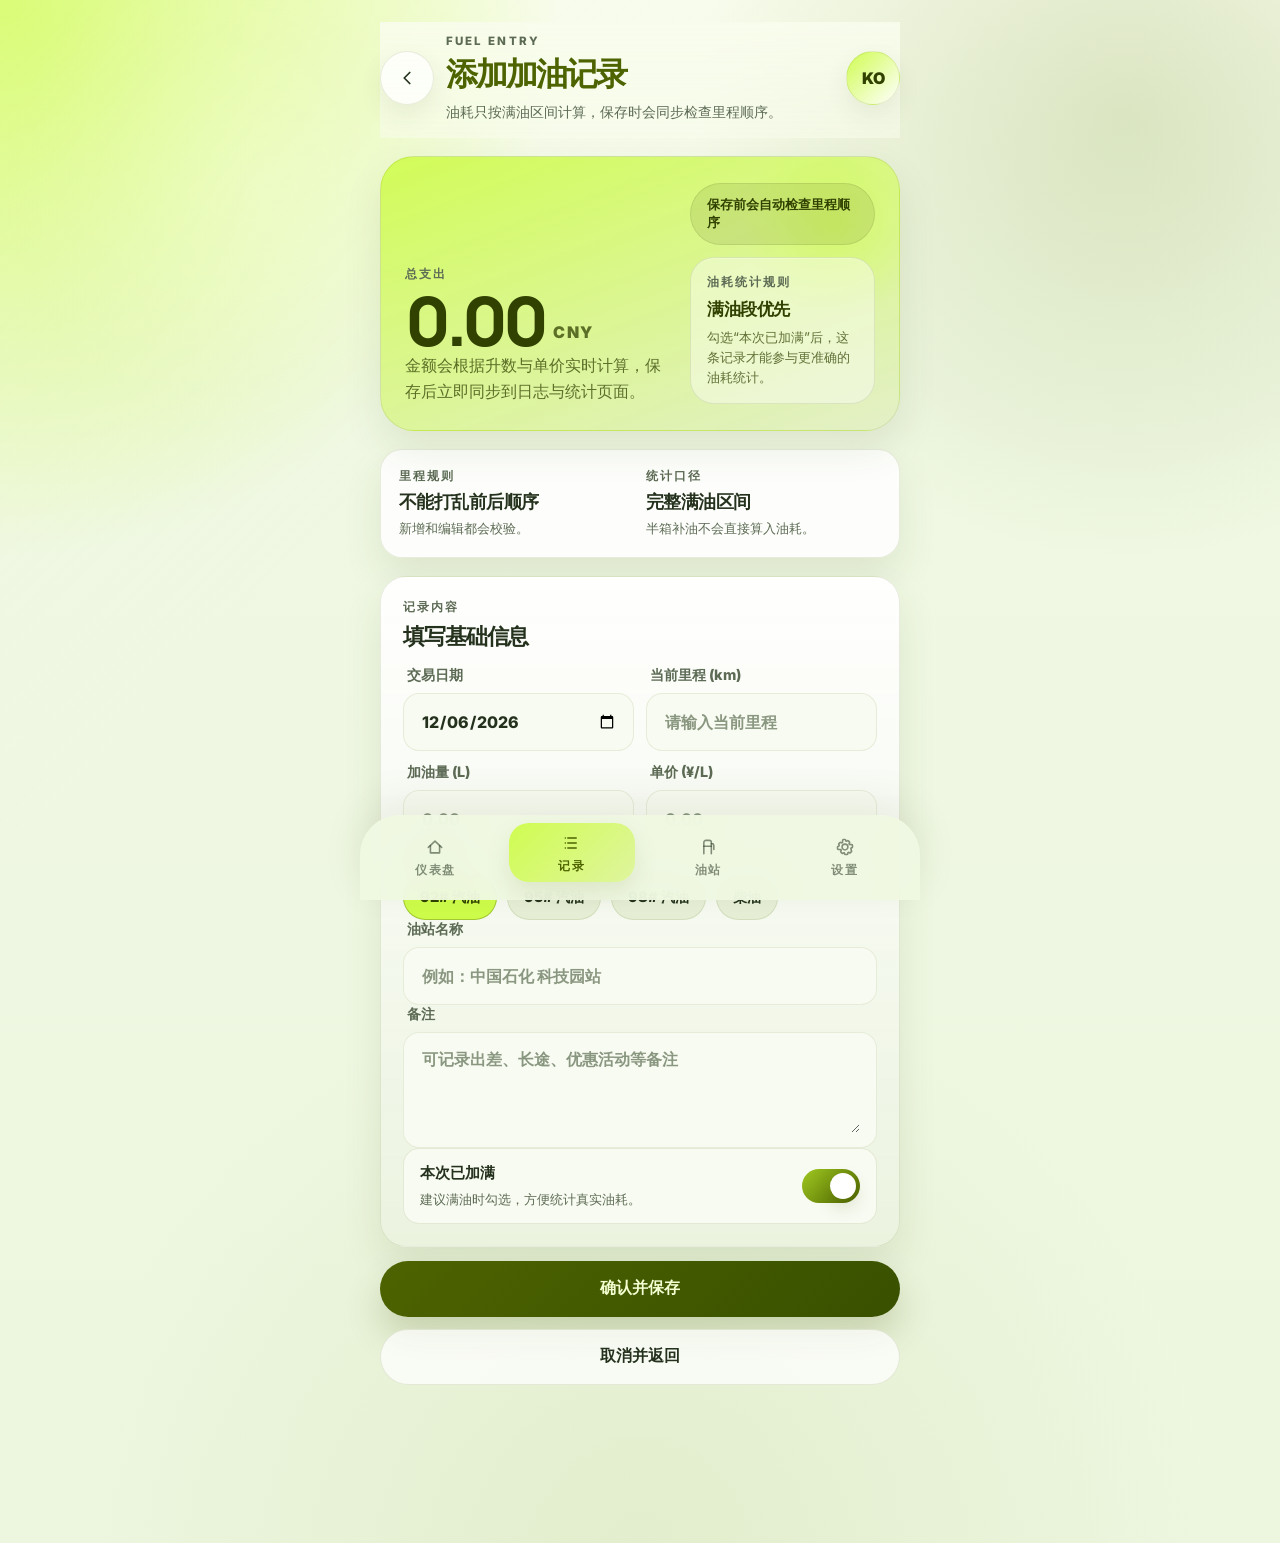
==== add.html @ d49f11e2 "Build multi-page Kinetic Oasis PWA" ====
<!DOCTYPE html>
<html lang="zh-CN">
<head>
  <meta charset="utf-8">
  <meta name="viewport" content="width=device-width, initial-scale=1.0, viewport-fit=cover">
  <meta name="description" content="Kinetic Oasis 添加或编辑加油记录，自动计算总支出并同步到本地。">
  <meta name="theme-color" content="#4d6300">
  <meta name="apple-mobile-web-app-capable" content="yes">
  <meta name="apple-mobile-web-app-status-bar-style" content="default">
  <meta name="apple-mobile-web-app-title" content="Kinetic Oasis">
  <title>Kinetic Oasis - 添加记录</title>
  <link rel="manifest" href="./manifest.webmanifest">
  <link rel="icon" href="./icons/icon-192.png" sizes="192x192" type="image/png">
  <link rel="apple-touch-icon" href="./icons/apple-touch-icon.png">
  <link rel="stylesheet" href="./styles.css">
</head>
<body data-page="add" data-nav-group="logs">
  <div class="app-shell">
    <header class="topbar">
      <a class="icon-button" href="./logs.html" aria-label="返回记录列表">
        <svg class="icon" viewBox="0 0 24 24" aria-hidden="true">
          <path d="M15 18 9 12l6-6"></path>
        </svg>
      </a>
      <div class="topbar-copy">
        <p class="eyebrow">Fuel Entry</p>
        <h1 class="page-title" id="addPageHeading">添加加油记录</h1>
        <p class="page-subtitle" id="addPageHint">录入每次加油的核心数据，其他页面会自动同步。</p>
      </div>
      <a class="avatar-chip" href="./settings.html" aria-label="打开设置">KO</a>
    </header>

    <main class="main-stack">
      <section class="hero-card hero-primary">
        <div class="hero-layout hero-layout-split">
          <div>
            <p class="hero-kicker">总支出</p>
            <div class="hero-row">
              <h2 class="hero-heading" id="addTotalAmount">0.00</h2>
              <span class="hero-unit">CNY</span>
            </div>
            <p class="hero-copy">金额会根据升数与单价实时计算，保存后立即同步到日志与统计页面。</p>
          </div>
          <div class="hero-side-stack">
            <span class="hero-chip hero-chip-strong">保存前会自动检查里程顺序</span>
            <div class="hero-mini-panel">
              <p class="mini-label">油耗统计规则</p>
              <strong>满油段优先</strong>
              <span>勾选“本次已加满”后，这条记录才能参与更准确的油耗统计。</span>
            </div>
          </div>
        </div>
      </section>

      <section class="summary-strip">
        <div class="summary-grid summary-grid-two">
          <div class="summary-item">
            <span class="mini-label">里程规则</span>
            <strong class="summary-value">不能打乱前后顺序</strong>
            <span class="metric-note">新增和编辑都会校验。</span>
          </div>
          <div class="summary-item">
            <span class="mini-label">统计口径</span>
            <strong class="summary-value">完整满油区间</strong>
            <span class="metric-note">半箱补油不会直接算入油耗。</span>
          </div>
        </div>
      </section>

      <form class="form-stack" id="fuelForm">
        <section class="panel soft">
          <div class="section-head">
            <div>
              <p class="section-title">记录内容</p>
              <h2>填写基础信息</h2>
            </div>
          </div>

          <div class="field-grid entry-grid">
            <label class="field">
              <span class="field-label">交易日期</span>
              <div class="field-control">
                <input class="field-input" id="recordDate" type="date" required>
              </div>
            </label>
            <label class="field">
              <span class="field-label">当前里程 (km)</span>
              <div class="field-control">
                <input class="field-input" id="recordOdometer" type="number" min="0" step="1" placeholder="请输入当前里程" required>
              </div>
            </label>
            <label class="field">
              <span class="field-label">加油量 (L)</span>
              <div class="field-control">
                <input class="field-input" id="recordLiters" type="number" min="0" step="0.01" placeholder="0.00" required>
              </div>
            </label>
            <label class="field">
              <span class="field-label">单价 (¥/L)</span>
              <div class="field-control">
                <input class="field-input" id="recordUnitPrice" type="number" min="0" step="0.01" placeholder="0.00" required>
              </div>
            </label>
          </div>

          <div class="field">
            <span class="field-label">燃油类型</span>
            <div class="chip-group" id="fuelTypeGroup">
              <button class="chip-button" type="button" data-fuel-type="92# 汽油">92# 汽油</button>
              <button class="chip-button" type="button" data-fuel-type="95# 汽油">95# 汽油</button>
              <button class="chip-button" type="button" data-fuel-type="98# 汽油">98# 汽油</button>
              <button class="chip-button" type="button" data-fuel-type="柴油">柴油</button>
            </div>
          </div>

          <label class="field">
            <span class="field-label">油站名称</span>
            <div class="field-control">
              <input class="field-input" id="recordStation" type="text" maxlength="48" placeholder="例如：中国石化 科技园站">
            </div>
          </label>

          <label class="field">
            <span class="field-label">备注</span>
            <div class="field-control input-block">
              <textarea class="field-textarea" id="recordNote" placeholder="可记录出差、长途、优惠活动等备注"></textarea>
            </div>
          </label>

          <div class="toggle-row">
            <div class="toggle-copy">
              <strong>本次已加满</strong>
              <span>建议满油时勾选，方便统计真实油耗。</span>
            </div>
            <label class="toggle-switch">
              <input id="recordFullTank" type="checkbox">
              <span class="toggle-slider"></span>
            </label>
          </div>
        </section>

        <p class="form-message" id="addFormMessage" hidden></p>

        <div class="button-row">
          <button class="button" type="submit">确认并保存</button>
          <a class="button-secondary" href="./logs.html">取消并返回</a>
          <div id="deleteRecordWrap" hidden>
            <button class="button button-danger" id="deleteRecordButton" type="button">删除当前记录</button>
          </div>
        </div>
      </form>
      <div class="spacer-bottom"></div>
    </main>
  </div>

  <div class="bottom-nav-wrap">
    <nav class="bottom-nav" aria-label="主导航">
      <a class="nav-item" href="./index.html" data-nav="dashboard">
        <svg class="icon nav-icon" viewBox="0 0 24 24" aria-hidden="true">
          <path d="M4 12.5 12 5l8 7.5"></path>
          <path d="M6.5 10.5V19h11v-8.5"></path>
        </svg>
        <span class="nav-label">仪表盘</span>
      </a>
      <a class="nav-item" href="./logs.html" data-nav="logs">
        <svg class="icon nav-icon" viewBox="0 0 24 24" aria-hidden="true">
          <path d="M7 6h10"></path>
          <path d="M7 12h10"></path>
          <path d="M7 18h10"></path>
          <path d="M4 6h.01"></path>
          <path d="M4 12h.01"></path>
          <path d="M4 18h.01"></path>
        </svg>
        <span class="nav-label">记录</span>
      </a>
      <a class="nav-item" href="./stations.html" data-nav="stations">
        <svg class="icon nav-icon" viewBox="0 0 24 24" aria-hidden="true">
          <path d="M7 20V6.5A2.5 2.5 0 0 1 9.5 4h4A2.5 2.5 0 0 1 16 6.5V20"></path>
          <path d="M7 11h9"></path>
          <path d="M16 8h2l1 2v5"></path>
        </svg>
        <span class="nav-label">油站</span>
      </a>
      <a class="nav-item" href="./settings.html" data-nav="settings">
        <svg class="icon nav-icon" viewBox="0 0 24 24" aria-hidden="true">
          <path d="M12 8.5A3.5 3.5 0 1 0 12 15.5 3.5 3.5 0 1 0 12 8.5z"></path>
          <path d="M19.4 15a1 1 0 0 0 .2 1.1l.1.1a1 1 0 0 1 0 1.4l-1.2 1.2a1 1 0 0 1-1.4 0l-.1-.1a1 1 0 0 0-1.1-.2 1 1 0 0 0-.6.9V20a1 1 0 0 1-1 1h-1.8a1 1 0 0 1-1-1v-.1a1 1 0 0 0-.6-.9 1 1 0 0 0-1.1.2l-.1.1a1 1 0 0 1-1.4 0l-1.2-1.2a1 1 0 0 1 0-1.4l.1-.1a1 1 0 0 0 .2-1.1 1 1 0 0 0-.9-.6H4a1 1 0 0 1-1-1v-1.8a1 1 0 0 1 1-1h.1a1 1 0 0 0 .9-.6 1 1 0 0 0-.2-1.1l-.1-.1a1 1 0 0 1 0-1.4l1.2-1.2a1 1 0 0 1 1.4 0l.1.1a1 1 0 0 0 1.1.2 1 1 0 0 0 .6-.9V4a1 1 0 0 1 1-1h1.8a1 1 0 0 1 1 1v.1a1 1 0 0 0 .6.9 1 1 0 0 0 1.1-.2l.1-.1a1 1 0 0 1 1.4 0l1.2 1.2a1 1 0 0 1 0 1.4l-.1.1a1 1 0 0 0-.2 1.1 1 1 0 0 0 .9.6H20a1 1 0 0 1 1 1v1.8a1 1 0 0 1-1 1h-.1a1 1 0 0 0-.9.6z"></path>
        </svg>
        <span class="nav-label">设置</span>
      </a>
    </nav>
  </div>

  <script src="./app.js"></script>
</body>
</html>
---- styles.css ----
@import url("https://fonts.googleapis.com/css2?family=Inter:wght@400;500;600;700;800&family=Manrope:wght@700;800&display=swap");

:root {
  --bg: #eff7df;
  --bg-strong: #dce9bf;
  --surface: rgba(255, 255, 255, 0.84);
  --surface-strong: #f8fbf1;
  --surface-soft: #e5efda;
  --surface-tint: #cfddbd;
  --line: rgba(77, 99, 0, 0.12);
  --line-strong: rgba(77, 99, 0, 0.2);
  --text: #24311d;
  --text-soft: #5d6b55;
  --primary: #4d6300;
  --primary-strong: #395000;
  --primary-bright: #cefc4a;
  --primary-ink: #314100;
  --warning: #8f5b00;
  --danger: #aa2c10;
  --success: #3d5a00;
  --shadow-lg: 0 32px 80px rgba(63, 83, 0, 0.12);
  --shadow-md: 0 18px 38px rgba(63, 83, 0, 0.1);
  --radius-2xl: 34px;
  --radius-xl: 26px;
  --radius-lg: 22px;
  --radius-md: 16px;
  --radius-sm: 12px;
  --font-display: "Manrope", "PingFang SC", "Microsoft YaHei", sans-serif;
  --font-body: "Inter", "PingFang SC", "Microsoft YaHei", sans-serif;
}

* {
  box-sizing: border-box;
}

html {
  color-scheme: light;
}

body {
  margin: 0;
  min-height: 100vh;
  font-family: var(--font-body);
  color: var(--text);
  background:
    radial-gradient(circle at top left, rgba(206, 252, 74, 0.88), transparent 28%),
    radial-gradient(circle at 88% 8%, rgba(94, 128, 10, 0.18), transparent 24%),
    radial-gradient(circle at 50% 100%, rgba(161, 188, 97, 0.14), transparent 34%),
    linear-gradient(180deg, #f8fcec 0%, #f0f8e3 24%, #edf6df 100%);
  -webkit-tap-highlight-color: transparent;
}

body::before {
  content: "";
  position: fixed;
  inset: 0;
  pointer-events: none;
  background:
    linear-gradient(135deg, rgba(255, 255, 255, 0.18), transparent 40%),
    radial-gradient(circle at 20% 20%, rgba(255, 255, 255, 0.26), transparent 20%);
  opacity: 0.9;
}

a,
button,
input,
select,
textarea {
  font: inherit;
}

a {
  color: inherit;
  text-decoration: none;
}

button {
  border: 0;
  cursor: pointer;
  background: none;
  color: inherit;
}

input,
select,
textarea {
  width: 100%;
  color: var(--text);
}

input,
select,
textarea {
  appearance: none;
  border: 0;
  background: transparent;
}

input:focus,
select:focus,
textarea:focus {
  outline: none;
}

textarea {
  resize: vertical;
}

img {
  display: block;
  max-width: 100%;
}

svg {
  display: block;
}

[hidden] {
  display: none !important;
}

:focus-visible {
  outline: 3px solid rgba(206, 252, 74, 0.95);
  outline-offset: 3px;
}

.app-shell {
  position: relative;
  z-index: 1;
  width: min(100%, 560px);
  margin: 0 auto;
  padding: 22px 16px calc(132px + env(safe-area-inset-bottom));
}

.main-stack {
  display: grid;
  gap: 18px;
}

.topbar {
  position: sticky;
  top: 0;
  z-index: 30;
  display: grid;
  grid-template-columns: 54px 1fr 54px;
  align-items: center;
  gap: 12px;
  margin-bottom: 18px;
  padding: 12px 0 16px;
  background: linear-gradient(180deg, rgba(248, 252, 236, 0.92), rgba(248, 252, 236, 0.55));
  backdrop-filter: blur(14px);
}

.topbar-copy {
  min-width: 0;
}

.eyebrow {
  margin: 0;
  color: var(--text-soft);
  font-size: 0.72rem;
  font-weight: 800;
  letter-spacing: 0.18em;
  text-transform: uppercase;
}

.page-title {
  margin: 3px 0 0;
  font-family: var(--font-display);
  font-size: clamp(1.5rem, 5vw, 2rem);
  font-weight: 900;
  letter-spacing: -0.06em;
  color: var(--primary);
}

.topbar-copy .page-subtitle {
  margin: 6px 0 0;
  color: var(--text-soft);
  font-size: 0.88rem;
}

.icon-button,
.avatar-chip {
  display: inline-flex;
  align-items: center;
  justify-content: center;
  width: 54px;
  height: 54px;
  border-radius: 999px;
  border: 1px solid var(--line);
  background: rgba(255, 255, 255, 0.74);
  box-shadow: 0 10px 24px rgba(53, 69, 0, 0.08);
  transition: transform 140ms ease, box-shadow 140ms ease, border-color 140ms ease;
}

.icon-button:hover,
.avatar-chip:hover,
.button:hover,
.button-secondary:hover,
.button-ghost:hover,
.fab:hover,
.nav-item:hover,
.action-tile:hover,
.chip-button:hover,
.record-card:hover,
.station-card:hover,
.insight-card:hover {
  transform: translateY(-1px);
}

.icon-button:active,
.avatar-chip:active,
.button:active,
.button-secondary:active,
.button-ghost:active,
.fab:active,
.nav-item:active,
.action-tile:active,
.chip-button:active,
.record-card:active,
.station-card:active,
.insight-card:active {
  transform: scale(0.985);
}

.icon {
  width: 22px;
  height: 22px;
  stroke: currentColor;
  fill: none;
  stroke-width: 1.9;
  stroke-linecap: round;
  stroke-linejoin: round;
}

.avatar-chip {
  font-weight: 900;
  color: var(--primary-ink);
  background:
    linear-gradient(135deg, rgba(206, 252, 74, 0.96), rgba(255, 255, 255, 0.9)),
    rgba(255, 255, 255, 0.82);
}

.panel,
.hero-card,
.record-card,
.station-card,
.insight-card,
.metric-card,
.summary-strip {
  border: 1px solid var(--line);
  background: var(--surface);
  box-shadow: var(--shadow-md);
}

.hero-card {
  position: relative;
  overflow: hidden;
  padding: 26px 24px;
  border-radius: var(--radius-2xl);
}

.hero-card::after {
  content: "";
  position: absolute;
  right: -30px;
  top: -28px;
  width: 188px;
  height: 188px;
  border-radius: 999px;
  background: radial-gradient(circle, rgba(206, 252, 74, 0.52), transparent 70%);
  pointer-events: none;
}

.hero-card.hero-primary {
  color: var(--primary-ink);
  background:
    linear-gradient(160deg, rgba(206, 252, 74, 0.92), rgba(226, 239, 197, 0.96)),
    var(--surface);
}

.hero-card.hero-surface {
  background:
    linear-gradient(145deg, rgba(255, 255, 255, 0.86), rgba(223, 235, 203, 0.88)),
    var(--surface);
}

.hero-layout {
  position: relative;
  z-index: 1;
  display: grid;
  gap: 18px;
}

.hero-layout-split {
  grid-template-columns: minmax(0, 1.3fr) minmax(0, 0.9fr);
  align-items: end;
}

.hero-side-stack {
  display: grid;
  gap: 12px;
}

.hero-mini-panel {
  display: grid;
  gap: 6px;
  padding: 16px;
  border-radius: 24px;
  border: 1px solid rgba(49, 65, 0, 0.1);
  background: rgba(255, 255, 255, 0.42);
  box-shadow: inset 0 1px 0 rgba(255, 255, 255, 0.24);
}

.hero-mini-panel strong {
  font-family: var(--font-display);
  font-size: 1.08rem;
  font-weight: 800;
  letter-spacing: -0.03em;
}

.hero-mini-panel span {
  color: rgba(49, 65, 0, 0.74);
  font-size: 0.84rem;
  line-height: 1.5;
}

.hero-kicker,
.mini-label,
.metric-label,
.chart-title,
.section-title {
  margin: 0;
  color: var(--text-soft);
  font-size: 0.76rem;
  font-weight: 800;
  letter-spacing: 0.16em;
  text-transform: uppercase;
}

.hero-heading {
  margin: 6px 0 0;
  font-family: var(--font-display);
  font-size: clamp(2.4rem, 9vw, 4.25rem);
  line-height: 0.92;
  font-weight: 900;
  letter-spacing: -0.08em;
}

.hero-row {
  display: flex;
  align-items: flex-end;
  gap: 10px;
  flex-wrap: wrap;
}

.hero-unit {
  padding-bottom: 10px;
  color: rgba(49, 65, 0, 0.74);
  font-size: 1rem;
  font-weight: 900;
  letter-spacing: 0.08em;
  text-transform: uppercase;
}

.hero-copy {
  margin: 0;
  width: min(100%, 28rem);
  color: rgba(49, 65, 0, 0.74);
  line-height: 1.65;
}

.hero-chip-row,
.inline-actions,
.chip-group,
.tag-row,
.quick-grid {
  display: flex;
  flex-wrap: wrap;
  gap: 10px;
}

.hero-chip,
.pill,
.tag,
.status-badge {
  display: inline-flex;
  align-items: center;
  gap: 6px;
  padding: 9px 13px;
  border-radius: 999px;
  border: 1px solid rgba(49, 65, 0, 0.1);
  background: rgba(255, 255, 255, 0.42);
  color: var(--primary-ink);
  font-size: 0.82rem;
  font-weight: 800;
}

.hero-chip-strong {
  justify-self: start;
  min-height: 44px;
  padding: 12px 16px;
  background: rgba(49, 65, 0, 0.1);
  color: var(--primary-ink);
}

.quick-grid {
  display: grid;
  grid-template-columns: repeat(3, minmax(0, 1fr));
}

.action-tile {
  display: grid;
  gap: 8px;
  min-height: 106px;
  padding: 16px 14px;
  border-radius: var(--radius-lg);
  border: 1px solid var(--line);
  background: rgba(255, 255, 255, 0.62);
  box-shadow: 0 12px 28px rgba(59, 75, 0, 0.07);
  transition: transform 140ms ease, box-shadow 140ms ease;
}

.action-tile strong {
  font-size: 1rem;
  line-height: 1.3;
}

.action-tile span {
  color: var(--text-soft);
  font-size: 0.82rem;
  line-height: 1.45;
}

.section-head {
  display: flex;
  align-items: flex-end;
  justify-content: space-between;
  gap: 12px;
  margin-bottom: 14px;
}

.section-head h2,
.section-head h3 {
  margin: 4px 0 0;
  font-family: var(--font-display);
  font-size: 1.4rem;
  font-weight: 900;
  letter-spacing: -0.05em;
}

.section-copy {
  margin: 5px 0 0;
  color: var(--text-soft);
  font-size: 0.92rem;
  line-height: 1.55;
}

.text-link {
  color: var(--primary);
  font-size: 0.92rem;
  font-weight: 900;
}

.panel {
  padding: 22px;
  border-radius: var(--radius-xl);
}

.panel.soft {
  background:
    linear-gradient(180deg, rgba(255, 255, 255, 0.8), rgba(233, 242, 220, 0.9)),
    var(--surface);
}

.panel.highlight {
  background:
    linear-gradient(150deg, rgba(255, 255, 255, 0.8), rgba(210, 226, 188, 0.9)),
    var(--surface);
}

.metric-grid {
  display: grid;
  grid-template-columns: repeat(2, minmax(0, 1fr));
  gap: 12px;
  grid-auto-flow: dense;
}

.metric-card {
  display: grid;
  gap: 8px;
  padding: 18px;
  border-radius: var(--radius-lg);
}

.metric-card-accent {
  background:
    linear-gradient(160deg, rgba(206, 252, 74, 0.92), rgba(226, 239, 197, 0.92)),
    var(--surface);
  color: var(--primary-ink);
}

.metric-card-accent .metric-label,
.metric-card-accent .metric-note {
  color: rgba(49, 65, 0, 0.72);
}

.metric-card-wide {
  grid-column: span 2;
}

.hero-bento-grid {
  display: grid;
  grid-template-columns: repeat(2, minmax(0, 1fr));
  gap: 12px;
}

.metric-value {
  margin: 0;
  font-family: var(--font-display);
  font-size: clamp(1.45rem, 5vw, 2rem);
  font-weight: 900;
  letter-spacing: -0.05em;
}

.metric-note {
  color: var(--text-soft);
  font-size: 0.84rem;
  line-height: 1.45;
}

.summary-strip {
  display: grid;
  gap: 12px;
  padding: 18px;
  border-radius: var(--radius-lg);
}

.summary-grid {
  display: grid;
  grid-template-columns: repeat(3, minmax(0, 1fr));
  gap: 12px;
}

.summary-grid-two {
  grid-template-columns: repeat(2, minmax(0, 1fr));
}

.summary-item {
  display: grid;
  gap: 5px;
}

.summary-value {
  font-size: 1.12rem;
  font-weight: 900;
  letter-spacing: -0.03em;
}

.record-list,
.insight-list,
.station-list,
.stack-list {
  display: grid;
  gap: 12px;
}

.record-card,
.station-card,
.insight-card {
  padding: 18px;
  border-radius: var(--radius-lg);
  transition: transform 140ms ease, box-shadow 140ms ease;
}

.record-card.compact {
  padding: 16px;
  box-shadow: 0 14px 30px rgba(63, 83, 0, 0.08);
}

.record-card.compact .record-grid {
  margin-top: 12px;
}

.record-card.compact .record-grid-item {
  padding: 10px 12px;
}

.record-top,
.station-head,
.insight-head {
  display: flex;
  align-items: flex-start;
  justify-content: space-between;
  gap: 14px;
}

.record-station,
.station-name,
.insight-name {
  margin: 0;
  font-size: 1.06rem;
  font-weight: 900;
  line-height: 1.35;
}

.record-meta,
.station-meta,
.muted,
.field-help,
.chart-caption,
.empty-copy {
  color: var(--text-soft);
  font-size: 0.9rem;
  line-height: 1.55;
}

.record-amount {
  font-family: var(--font-display);
  font-size: 1.35rem;
  font-weight: 900;
  letter-spacing: -0.05em;
  color: var(--primary);
  white-space: nowrap;
}

.record-grid,
.station-grid {
  display: grid;
  grid-template-columns: repeat(2, minmax(0, 1fr));
  gap: 10px 12px;
  margin-top: 14px;
}

.record-grid-item,
.station-grid-item,
.meta-card {
  padding: 12px 14px;
  border-radius: var(--radius-md);
  background: rgba(220, 232, 197, 0.52);
}

.micro-label {
  display: block;
  margin-bottom: 4px;
  color: var(--text-soft);
  font-size: 0.74rem;
  font-weight: 800;
  letter-spacing: 0.08em;
  text-transform: uppercase;
}

.record-grid-item strong,
.station-grid-item strong,
.meta-card strong {
  font-weight: 900;
}

.record-actions {
  display: flex;
  align-items: center;
  justify-content: flex-end;
  gap: 12px;
  margin-top: 14px;
}

.link-button,
.button-link {
  color: var(--primary);
  font-size: 0.9rem;
  font-weight: 900;
}

.button-link.danger {
  color: var(--danger);
}

.empty-state {
  display: grid;
  gap: 14px;
  padding: 24px 20px;
  border-radius: var(--radius-lg);
  border: 1px dashed var(--line-strong);
  background: rgba(255, 255, 255, 0.55);
  text-align: left;
}

.empty-title {
  margin: 0;
  font-family: var(--font-display);
  font-size: 1.2rem;
  font-weight: 900;
  letter-spacing: -0.04em;
}

.button-row {
  display: grid;
  gap: 12px;
}

.button,
.button-secondary,
.button-ghost {
  display: inline-flex;
  align-items: center;
  justify-content: center;
  gap: 10px;
  min-height: 56px;
  padding: 0 20px;
  border-radius: 999px;
  font-size: 0.98rem;
  font-weight: 900;
  transition: transform 140ms ease, box-shadow 140ms ease, background-color 140ms ease;
}

.button {
  color: #f4ffd2;
  background: linear-gradient(135deg, var(--primary), var(--primary-strong));
  box-shadow: 0 18px 36px rgba(58, 76, 0, 0.2);
}

.button-secondary {
  border: 1px solid var(--line);
  background: rgba(255, 255, 255, 0.72);
}

.button-ghost {
  min-height: 46px;
  padding: 0 16px;
  border: 1px solid var(--line);
  background: rgba(255, 255, 255, 0.42);
}

.button-danger {
  color: #fff4ef;
  background: linear-gradient(135deg, #c84522, #a42e12);
}

.filters,
.settings-grid,
.form-stack {
  display: grid;
  gap: 14px;
}

.filters-grid,
.field-grid {
  display: grid;
  gap: 12px;
}

.entry-grid {
  grid-template-columns: repeat(2, minmax(0, 1fr));
}

.field {
  display: grid;
  gap: 8px;
}

.field-label {
  margin: 0 0 0 4px;
  color: var(--text-soft);
  font-size: 0.9rem;
  font-weight: 800;
}

.field-control {
  display: flex;
  align-items: center;
  gap: 12px;
  min-height: 58px;
  padding: 0 16px;
  border: 1px solid rgba(77, 99, 0, 0.1);
  border-radius: var(--radius-md);
  background: var(--surface-strong);
  transition: border-color 140ms ease, box-shadow 140ms ease;
}

.field-control:focus-within {
  border-color: rgba(77, 99, 0, 0.32);
  box-shadow: 0 0 0 4px rgba(206, 252, 74, 0.28);
}

.field-control.input-block {
  align-items: flex-start;
  min-height: 116px;
  padding-top: 14px;
}

.field-input,
.field-select,
.field-textarea {
  font-size: 1rem;
  font-weight: 800;
}

.field-input::placeholder,
.field-textarea::placeholder {
  color: #8a9780;
}

.field-select {
  padding-right: 20px;
  background-image:
    linear-gradient(45deg, transparent 50%, var(--text-soft) 50%),
    linear-gradient(135deg, var(--text-soft) 50%, transparent 50%);
  background-position:
    calc(100% - 14px) calc(50% - 2px),
    calc(100% - 8px) calc(50% - 2px);
  background-size: 6px 6px, 6px 6px;
  background-repeat: no-repeat;
}

.field-textarea {
  min-height: 86px;
}

.chip-group {
  display: flex;
  flex-wrap: wrap;
  gap: 10px;
}

.chip-button {
  padding: 12px 16px;
  border-radius: 999px;
  border: 1px solid var(--line);
  background: rgba(220, 232, 197, 0.6);
  color: var(--text);
  font-size: 0.9rem;
  font-weight: 900;
  transition: transform 140ms ease, border-color 140ms ease, background-color 140ms ease;
}

.chip-button.is-active {
  border-color: rgba(77, 99, 0, 0.34);
  background: var(--primary-bright);
  color: var(--primary-ink);
}

.toggle-row {
  display: flex;
  align-items: center;
  justify-content: space-between;
  gap: 12px;
  padding: 14px 16px;
  border-radius: var(--radius-md);
  border: 1px solid var(--line);
  background: var(--surface-strong);
}

.toggle-copy strong {
  display: block;
  margin-bottom: 4px;
  font-size: 0.96rem;
}

.toggle-copy span {
  color: var(--text-soft);
  font-size: 0.84rem;
}

.toggle-switch {
  position: relative;
  width: 58px;
  height: 34px;
}

.toggle-switch input {
  opacity: 0;
  width: 0;
  height: 0;
}

.toggle-slider {
  position: absolute;
  inset: 0;
  border-radius: 999px;
  background: #cfd8be;
  transition: background-color 150ms ease;
}

.toggle-slider::after {
  content: "";
  position: absolute;
  left: 4px;
  top: 4px;
  width: 26px;
  height: 26px;
  border-radius: 50%;
  background: #fff;
  box-shadow: 0 8px 18px rgba(55, 69, 0, 0.16);
  transition: transform 150ms ease;
}

.toggle-switch input:checked + .toggle-slider {
  background: linear-gradient(135deg, #9fc820, var(--primary));
}

.toggle-switch input:checked + .toggle-slider::after {
  transform: translateX(24px);
}

.notice-banner,
.form-message {
  margin: 0;
  padding: 13px 15px;
  border-radius: var(--radius-md);
  border: 1px solid rgba(77, 99, 0, 0.12);
  background: rgba(255, 255, 255, 0.72);
  color: var(--text-soft);
  line-height: 1.55;
}

.notice-banner.success,
.form-message.success {
  color: var(--success);
  border-color: rgba(61, 90, 0, 0.16);
  background: rgba(225, 240, 197, 0.72);
}

.notice-banner.error,
.form-message.error {
  color: var(--danger);
  border-color: rgba(170, 44, 16, 0.16);
  background: rgba(255, 239, 235, 0.86);
}

.chart-wrap {
  display: grid;
  gap: 12px;
}

.chart-frame {
  padding: 18px 16px 12px;
  border-radius: var(--radius-lg);
  border: 1px solid var(--line);
  background:
    linear-gradient(180deg, rgba(255, 255, 255, 0.84), rgba(232, 241, 219, 0.82)),
    var(--surface);
}

.chart-panel .chart-frame {
  min-height: 258px;
}

.chart-grid {
  display: grid;
  grid-template-columns: repeat(auto-fit, minmax(42px, 1fr));
  gap: 10px;
  align-items: end;
  min-height: 220px;
}

.chart-column {
  display: grid;
  gap: 8px;
  justify-items: center;
}

.chart-track {
  position: relative;
  width: 100%;
  min-height: 136px;
  display: flex;
  align-items: flex-end;
  justify-content: center;
  padding: 8px 0 0;
  border-radius: 999px;
  background: rgba(219, 230, 201, 0.68);
  overflow: hidden;
}

.chart-bar {
  width: 100%;
  max-width: 26px;
  min-height: 12px;
  border-radius: 999px 999px 8px 8px;
  background: linear-gradient(180deg, #739400, var(--primary));
  box-shadow: 0 0 0 1px rgba(255, 255, 255, 0.24) inset;
}

.chart-bar.is-accent {
  background: linear-gradient(180deg, #d4ff62, #83ad00);
}

.chart-label {
  font-size: 0.76rem;
  font-weight: 800;
  color: var(--text-soft);
  text-align: center;
}

.chart-value {
  font-size: 0.76rem;
  font-weight: 900;
  color: var(--primary);
  text-align: center;
}

.insight-card {
  display: grid;
  gap: 10px;
}

.insight-body {
  display: flex;
  align-items: baseline;
  justify-content: space-between;
  gap: 12px;
  flex-wrap: wrap;
}

.insight-value {
  font-size: 1.16rem;
  font-weight: 900;
  color: var(--primary);
  letter-spacing: -0.03em;
}

.visit-list {
  display: grid;
  gap: 10px;
  margin-top: 14px;
}

.visit-item {
  display: flex;
  align-items: center;
  justify-content: space-between;
  gap: 12px;
  padding: 12px 14px;
  border-radius: var(--radius-md);
  background: rgba(255, 255, 255, 0.6);
  border: 1px solid rgba(77, 99, 0, 0.06);
}

.status-list {
  display: grid;
  gap: 12px;
}

.status-item {
  display: flex;
  align-items: center;
  justify-content: space-between;
  gap: 12px;
  padding: 14px 16px;
  border-radius: var(--radius-md);
  border: 1px solid var(--line);
  background: rgba(255, 255, 255, 0.6);
}

.status-item strong {
  display: block;
  margin-bottom: 4px;
  font-size: 0.96rem;
}

.status-item span:last-child {
  color: var(--primary);
  font-weight: 900;
  text-align: right;
}

.bottom-nav-wrap {
  position: fixed;
  left: 0;
  right: 0;
  bottom: 0;
  z-index: 40;
  display: flex;
  justify-content: center;
  pointer-events: none;
}

.bottom-nav {
  pointer-events: auto;
  width: min(100%, 560px);
  margin: 0 auto;
  padding: 12px 12px calc(14px + env(safe-area-inset-bottom));
  display: grid;
  grid-template-columns: repeat(4, minmax(0, 1fr));
  gap: 10px;
  border-radius: 40px 40px 0 0;
  background: rgba(240, 248, 226, 0.94);
  backdrop-filter: blur(20px);
  box-shadow: 0 -14px 40px rgba(50, 63, 0, 0.08);
}

.nav-item {
  display: grid;
  justify-items: center;
  gap: 6px;
  padding: 10px 8px 8px;
  border-radius: 20px;
  color: rgba(36, 49, 29, 0.54);
  transition: transform 140ms ease, color 140ms ease, background-color 140ms ease;
}

.nav-item.is-active,
.nav-item[aria-current="page"] {
  color: var(--primary);
  background: linear-gradient(135deg, rgba(206, 252, 74, 0.96), rgba(222, 245, 153, 0.92));
  box-shadow: 0 10px 24px rgba(80, 107, 5, 0.12);
  transform: translateY(-4px);
}

.nav-icon {
  width: 20px;
  height: 20px;
}

.nav-label {
  font-size: 0.72rem;
  font-weight: 800;
  letter-spacing: 0.12em;
  text-transform: uppercase;
}

.fab {
  position: fixed;
  right: max(18px, calc((100vw - 560px) / 2 + 18px));
  bottom: calc(100px + env(safe-area-inset-bottom));
  z-index: 45;
  display: inline-flex;
  align-items: center;
  justify-content: center;
  width: 68px;
  height: 68px;
  border-radius: 50%;
  color: var(--primary-ink);
  background: linear-gradient(135deg, #dbff78, var(--primary-bright));
  box-shadow: 0 22px 44px rgba(61, 84, 0, 0.2);
}

.fab .icon {
  width: 24px;
  height: 24px;
}

.file-input {
  display: none;
}

.spacer-bottom {
  height: 8px;
}

@media (min-width: 640px) {
  .app-shell {
    padding-left: 20px;
    padding-right: 20px;
  }

  .filters-grid,
  .field-grid {
    grid-template-columns: repeat(2, minmax(0, 1fr));
  }
}

@media (max-width: 480px) {
  .app-shell {
    padding-left: 14px;
    padding-right: 14px;
  }

  .topbar {
    grid-template-columns: 50px 1fr 50px;
  }

  .icon-button,
  .avatar-chip {
    width: 50px;
    height: 50px;
  }

  .hero-card,
  .panel,
  .record-card,
  .station-card,
  .insight-card {
    padding-left: 18px;
    padding-right: 18px;
  }

  .hero-layout-split,
  .hero-bento-grid,
  .entry-grid,
  .summary-grid-two {
    grid-template-columns: 1fr;
  }

  .quick-grid {
    grid-template-columns: 1fr;
  }

  .metric-card-wide {
    grid-column: auto;
  }

  .summary-grid {
    grid-template-columns: 1fr;
  }

  .bottom-nav {
    gap: 8px;
    padding-left: 10px;
    padding-right: 10px;
  }
}
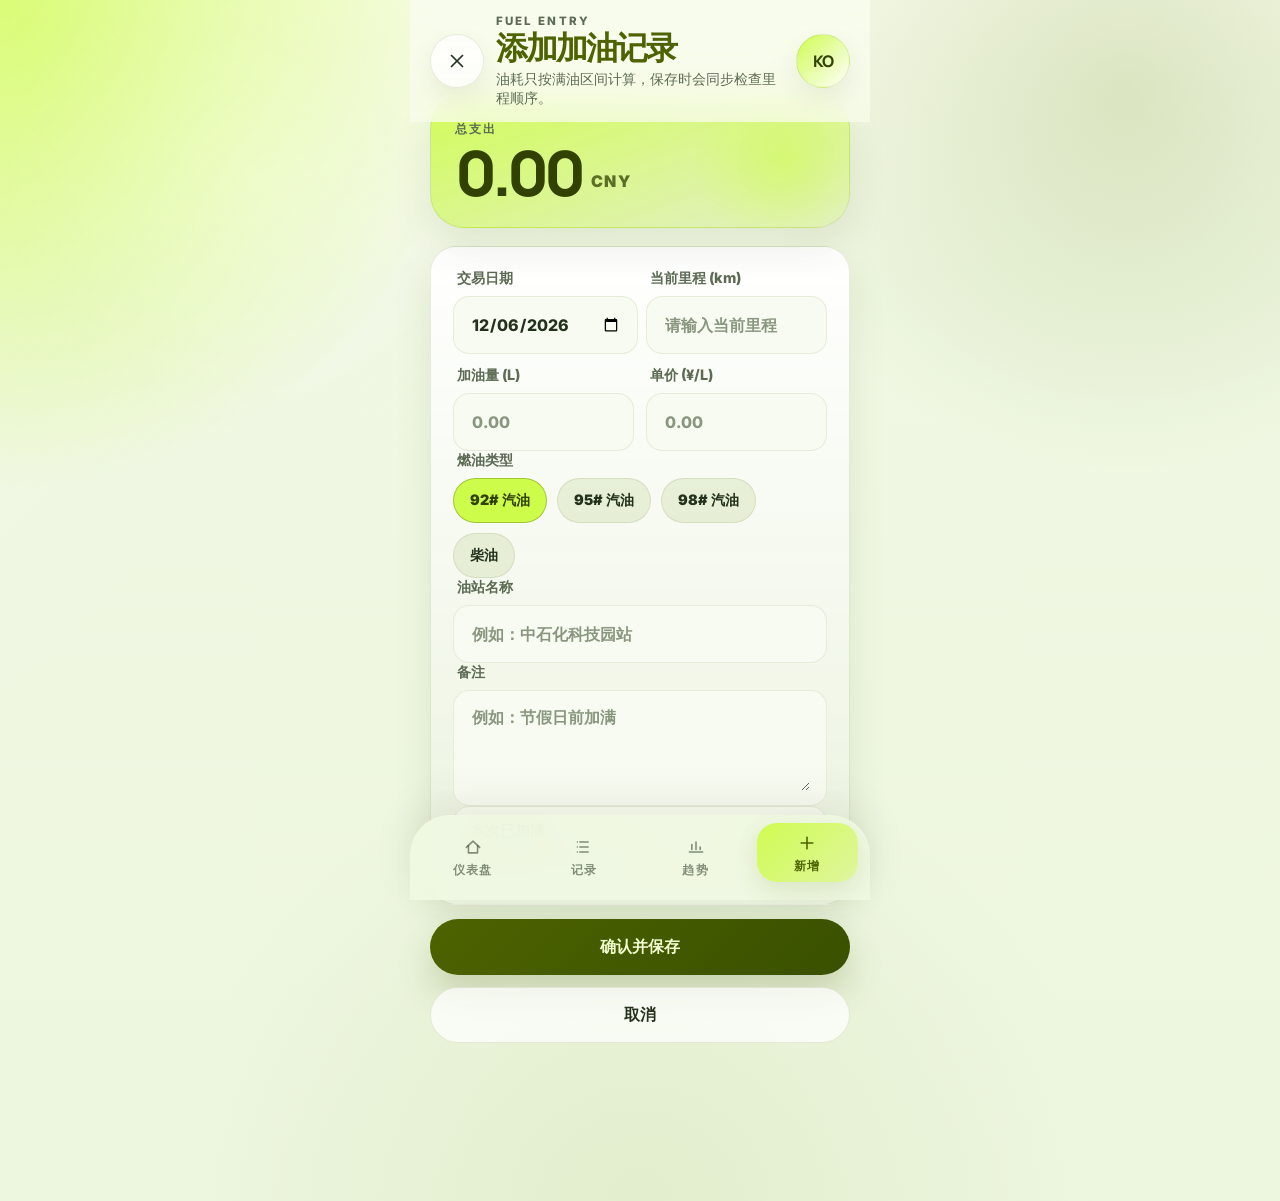
==== commit 3245ce24: "Refine mobile four-page fuel tracking PWA" ====
--- a/add.html
+++ b/add.html
@@ -3,7 +3,7 @@
 <head>
   <meta charset="utf-8">
   <meta name="viewport" content="width=device-width, initial-scale=1.0, viewport-fit=cover">
-  <meta name="description" content="Kinetic Oasis 添加或编辑加油记录，自动计算总支出并同步到本地。">
+  <meta name="description" content="Kinetic Oasis 手机版添加或编辑加油记录。">
   <meta name="theme-color" content="#4d6300">
   <meta name="apple-mobile-web-app-capable" content="yes">
   <meta name="apple-mobile-web-app-status-bar-style" content="default">
@@ -14,68 +14,40 @@
   <link rel="apple-touch-icon" href="./icons/apple-touch-icon.png">
   <link rel="stylesheet" href="./styles.css">
 </head>
-<body data-page="add" data-nav-group="logs">
+<body data-page="add" data-nav-group="add">
+  <header class="topbar">
+    <a class="icon-button" href="./logs.html" aria-label="关闭并返回记录">
+      <svg class="icon" viewBox="0 0 24 24" aria-hidden="true">
+        <path d="M6 6l12 12"></path>
+        <path d="M18 6 6 18"></path>
+      </svg>
+    </a>
+    <div class="topbar-brand topbar-brand-centered">
+      <div class="brand-copy">
+        <p class="eyebrow">Fuel Entry</p>
+        <h1 class="brand-title" id="addPageHeading">添加加油记录</h1>
+        <p class="page-subtitle" id="addPageHint"></p>
+      </div>
+    </div>
+    <span class="brand-mark brand-mark-static" aria-hidden="true">KO</span>
+  </header>
+
   <div class="app-shell">
-    <header class="topbar">
-      <a class="icon-button" href="./logs.html" aria-label="返回记录列表">
-        <svg class="icon" viewBox="0 0 24 24" aria-hidden="true">
-          <path d="M15 18 9 12l6-6"></path>
-        </svg>
-      </a>
-      <div class="topbar-copy">
-        <p class="eyebrow">Fuel Entry</p>
-        <h1 class="page-title" id="addPageHeading">添加加油记录</h1>
-        <p class="page-subtitle" id="addPageHint">录入每次加油的核心数据，其他页面会自动同步。</p>
-      </div>
-      <a class="avatar-chip" href="./settings.html" aria-label="打开设置">KO</a>
-    </header>
-
     <main class="main-stack">
       <section class="hero-card hero-primary">
-        <div class="hero-layout hero-layout-split">
+        <div class="hero-layout">
           <div>
             <p class="hero-kicker">总支出</p>
             <div class="hero-row">
-              <h2 class="hero-heading" id="addTotalAmount">0.00</h2>
+              <h2 class="hero-heading hero-heading-money" id="addTotalAmount">0.00</h2>
               <span class="hero-unit">CNY</span>
             </div>
-            <p class="hero-copy">金额会根据升数与单价实时计算，保存后立即同步到日志与统计页面。</p>
-          </div>
-          <div class="hero-side-stack">
-            <span class="hero-chip hero-chip-strong">保存前会自动检查里程顺序</span>
-            <div class="hero-mini-panel">
-              <p class="mini-label">油耗统计规则</p>
-              <strong>满油段优先</strong>
-              <span>勾选“本次已加满”后，这条记录才能参与更准确的油耗统计。</span>
-            </div>
-          </div>
-        </div>
-      </section>
-
-      <section class="summary-strip">
-        <div class="summary-grid summary-grid-two">
-          <div class="summary-item">
-            <span class="mini-label">里程规则</span>
-            <strong class="summary-value">不能打乱前后顺序</strong>
-            <span class="metric-note">新增和编辑都会校验。</span>
-          </div>
-          <div class="summary-item">
-            <span class="mini-label">统计口径</span>
-            <strong class="summary-value">完整满油区间</strong>
-            <span class="metric-note">半箱补油不会直接算入油耗。</span>
           </div>
         </div>
       </section>
 
       <form class="form-stack" id="fuelForm">
         <section class="panel soft">
-          <div class="section-head">
-            <div>
-              <p class="section-title">记录内容</p>
-              <h2>填写基础信息</h2>
-            </div>
-          </div>
-
           <div class="field-grid entry-grid">
             <label class="field">
               <span class="field-label">交易日期</span>
@@ -116,21 +88,21 @@
           <label class="field">
             <span class="field-label">油站名称</span>
             <div class="field-control">
-              <input class="field-input" id="recordStation" type="text" maxlength="48" placeholder="例如：中国石化 科技园站">
+              <input class="field-input" id="recordStation" type="text" maxlength="48" placeholder="例如：中石化科技园站">
             </div>
           </label>
 
           <label class="field">
             <span class="field-label">备注</span>
             <div class="field-control input-block">
-              <textarea class="field-textarea" id="recordNote" placeholder="可记录出差、长途、优惠活动等备注"></textarea>
+              <textarea class="field-textarea" id="recordNote" placeholder="例如：节假日前加满"></textarea>
             </div>
           </label>
 
           <div class="toggle-row">
             <div class="toggle-copy">
               <strong>本次已加满</strong>
-              <span>建议满油时勾选，方便统计真实油耗。</span>
+              <span>满油记录会参与油耗区间计算</span>
             </div>
             <label class="toggle-switch">
               <input id="recordFullTank" type="checkbox">
@@ -143,7 +115,7 @@
 
         <div class="button-row">
           <button class="button" type="submit">确认并保存</button>
-          <a class="button-secondary" href="./logs.html">取消并返回</a>
+          <a class="button-secondary" href="./logs.html">取消</a>
           <div id="deleteRecordWrap" hidden>
             <button class="button button-danger" id="deleteRecordButton" type="button">删除当前记录</button>
           </div>
@@ -173,20 +145,21 @@
         </svg>
         <span class="nav-label">记录</span>
       </a>
-      <a class="nav-item" href="./stations.html" data-nav="stations">
+      <a class="nav-item" href="./stats.html" data-nav="stats">
         <svg class="icon nav-icon" viewBox="0 0 24 24" aria-hidden="true">
-          <path d="M7 20V6.5A2.5 2.5 0 0 1 9.5 4h4A2.5 2.5 0 0 1 16 6.5V20"></path>
-          <path d="M7 11h9"></path>
-          <path d="M16 8h2l1 2v5"></path>
+          <path d="M4 18h16"></path>
+          <path d="M7 15V9"></path>
+          <path d="M12 15V6"></path>
+          <path d="M17 15v-3"></path>
         </svg>
-        <span class="nav-label">油站</span>
+        <span class="nav-label">趋势</span>
       </a>
-      <a class="nav-item" href="./settings.html" data-nav="settings">
+      <a class="nav-item" href="./add.html" data-nav="add">
         <svg class="icon nav-icon" viewBox="0 0 24 24" aria-hidden="true">
-          <path d="M12 8.5A3.5 3.5 0 1 0 12 15.5 3.5 3.5 0 1 0 12 8.5z"></path>
-          <path d="M19.4 15a1 1 0 0 0 .2 1.1l.1.1a1 1 0 0 1 0 1.4l-1.2 1.2a1 1 0 0 1-1.4 0l-.1-.1a1 1 0 0 0-1.1-.2 1 1 0 0 0-.6.9V20a1 1 0 0 1-1 1h-1.8a1 1 0 0 1-1-1v-.1a1 1 0 0 0-.6-.9 1 1 0 0 0-1.1.2l-.1.1a1 1 0 0 1-1.4 0l-1.2-1.2a1 1 0 0 1 0-1.4l.1-.1a1 1 0 0 0 .2-1.1 1 1 0 0 0-.9-.6H4a1 1 0 0 1-1-1v-1.8a1 1 0 0 1 1-1h.1a1 1 0 0 0 .9-.6 1 1 0 0 0-.2-1.1l-.1-.1a1 1 0 0 1 0-1.4l1.2-1.2a1 1 0 0 1 1.4 0l.1.1a1 1 0 0 0 1.1.2 1 1 0 0 0 .6-.9V4a1 1 0 0 1 1-1h1.8a1 1 0 0 1 1 1v.1a1 1 0 0 0 .6.9 1 1 0 0 0 1.1-.2l.1-.1a1 1 0 0 1 1.4 0l1.2 1.2a1 1 0 0 1 0 1.4l-.1.1a1 1 0 0 0-.2 1.1 1 1 0 0 0 .9.6H20a1 1 0 0 1 1 1v1.8a1 1 0 0 1-1 1h-.1a1 1 0 0 0-.9.6z"></path>
+          <path d="M12 5v14"></path>
+          <path d="M5 12h14"></path>
         </svg>
-        <span class="nav-label">设置</span>
+        <span class="nav-label">新增</span>
       </a>
     </nav>
   </div>
--- a/styles.css
+++ b/styles.css
@@ -127,9 +127,9 @@
 .app-shell {
   position: relative;
   z-index: 1;
-  width: min(100%, 560px);
+  width: min(100%, 460px);
   margin: 0 auto;
-  padding: 22px 16px calc(132px + env(safe-area-inset-bottom));
+  padding: calc(94px + env(safe-area-inset-top)) 16px calc(132px + env(safe-area-inset-bottom));
 }
 
 .main-stack {
@@ -138,21 +138,35 @@
 }
 
 .topbar {
-  position: sticky;
+  position: fixed;
   top: 0;
-  z-index: 30;
+  left: 50%;
+  z-index: 40;
   display: grid;
   grid-template-columns: 54px 1fr 54px;
   align-items: center;
   gap: 12px;
-  margin-bottom: 18px;
-  padding: 12px 0 16px;
-  background: linear-gradient(180deg, rgba(248, 252, 236, 0.92), rgba(248, 252, 236, 0.55));
-  backdrop-filter: blur(14px);
-}
-
-.topbar-copy {
+  width: min(100%, 460px);
+  padding: calc(14px + env(safe-area-inset-top)) 16px 14px;
+  transform: translateX(-50%);
+  background: linear-gradient(180deg, rgba(248, 252, 236, 0.96), rgba(248, 252, 236, 0.74));
+  backdrop-filter: blur(18px);
+}
+
+.topbar-copy,
+.brand-copy {
   min-width: 0;
+}
+
+.topbar-brand {
+  display: flex;
+  align-items: center;
+  gap: 12px;
+  min-width: 0;
+}
+
+.topbar-brand-centered {
+  justify-content: center;
 }
 
 .eyebrow {
@@ -164,7 +178,8 @@
   text-transform: uppercase;
 }
 
-.page-title {
+.page-title,
+.brand-title {
   margin: 3px 0 0;
   font-family: var(--font-display);
   font-size: clamp(1.5rem, 5vw, 2rem);
@@ -173,14 +188,22 @@
   color: var(--primary);
 }
 
-.topbar-copy .page-subtitle {
+.brand-title {
+  line-height: 1.02;
+}
+
+.topbar-copy .page-subtitle,
+.brand-copy .page-subtitle {
   margin: 6px 0 0;
   color: var(--text-soft);
   font-size: 0.88rem;
 }
 
 .icon-button,
-.avatar-chip {
+.icon-button-primary,
+.avatar-chip,
+.brand-mark,
+.brand-mark-static {
   display: inline-flex;
   align-items: center;
   justify-content: center;
@@ -193,8 +216,25 @@
   transition: transform 140ms ease, box-shadow 140ms ease, border-color 140ms ease;
 }
 
+.brand-mark,
+.brand-mark-static {
+  font-family: var(--font-display);
+  font-size: 1rem;
+  font-weight: 900;
+  letter-spacing: -0.05em;
+  color: var(--primary-ink);
+  background: linear-gradient(135deg, rgba(206, 252, 74, 0.96), rgba(255, 255, 255, 0.9));
+}
+
+.icon-button-primary {
+  color: var(--primary-ink);
+  background: linear-gradient(135deg, rgba(206, 252, 74, 0.96), rgba(237, 248, 193, 0.92));
+}
+
 .icon-button:hover,
+.icon-button-primary:hover,
 .avatar-chip:hover,
+.brand-mark:hover,
 .button:hover,
 .button-secondary:hover,
 .button-ghost:hover,
@@ -209,7 +249,9 @@
 }
 
 .icon-button:active,
+.icon-button-primary:active,
 .avatar-chip:active,
+.brand-mark:active,
 .button:active,
 .button-secondary:active,
 .button-ghost:active,
@@ -345,6 +387,10 @@
   line-height: 0.92;
   font-weight: 900;
   letter-spacing: -0.08em;
+}
+
+.hero-heading-money {
+  font-size: clamp(2.2rem, 11vw, 3.9rem);
 }
 
 .hero-row {
@@ -1077,7 +1123,7 @@
 
 .bottom-nav {
   pointer-events: auto;
-  width: min(100%, 560px);
+  width: min(100%, 460px);
   margin: 0 auto;
   padding: 12px 12px calc(14px + env(safe-area-inset-bottom));
   display: grid;
@@ -1121,7 +1167,7 @@
 
 .fab {
   position: fixed;
-  right: max(18px, calc((100vw - 560px) / 2 + 18px));
+  right: max(18px, calc((100vw - 460px) / 2 + 18px));
   bottom: calc(100px + env(safe-area-inset-bottom));
   z-index: 45;
   display: inline-flex;
@@ -1154,6 +1200,11 @@
     padding-right: 20px;
   }
 
+  .topbar {
+    padding-left: 20px;
+    padding-right: 20px;
+  }
+
   .filters-grid,
   .field-grid {
     grid-template-columns: repeat(2, minmax(0, 1fr));
@@ -1167,10 +1218,16 @@
   }
 
   .topbar {
+    width: 100%;
     grid-template-columns: 50px 1fr 50px;
+    padding-left: 14px;
+    padding-right: 14px;
   }
 
   .icon-button,
+  .icon-button-primary,
+  .brand-mark,
+  .brand-mark-static,
   .avatar-chip {
     width: 50px;
     height: 50px;
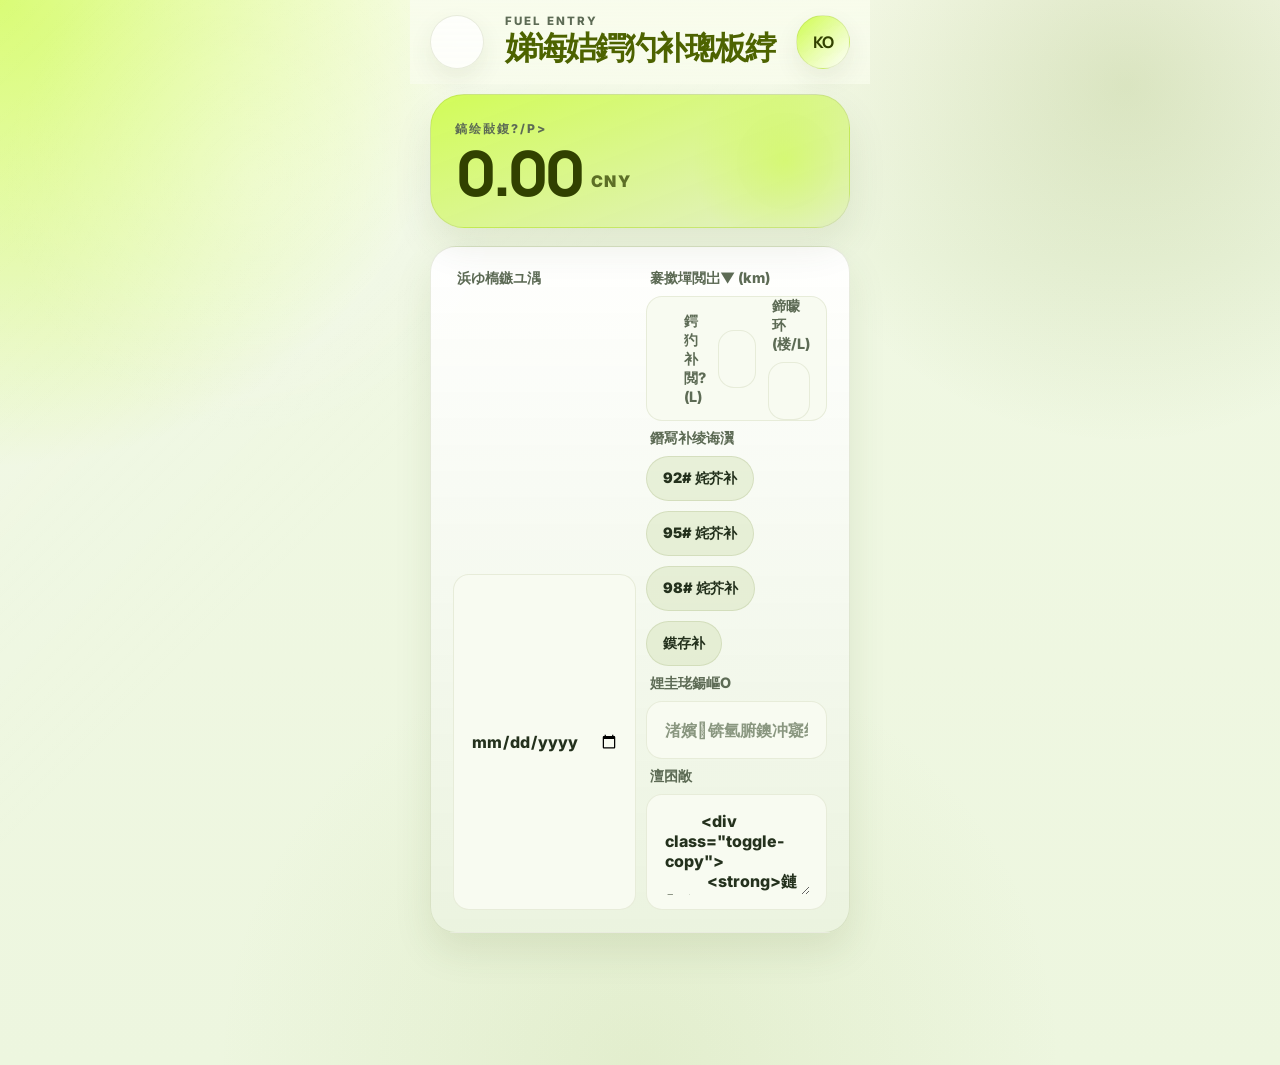
==== commit ec86906e: "Simplify UI and add 95 fuel import" ====
--- a/add.html
+++ b/add.html
@@ -3,12 +3,12 @@
 <head>
   <meta charset="utf-8">
   <meta name="viewport" content="width=device-width, initial-scale=1.0, viewport-fit=cover">
-  <meta name="description" content="Kinetic Oasis 手机版添加或编辑加油记录。">
+  <meta name="description" content="Kinetic Oasis 鎵嬫満鐗堟坊鍔犳垨缂栬緫鍔犳补璁板綍銆?>
   <meta name="theme-color" content="#4d6300">
   <meta name="apple-mobile-web-app-capable" content="yes">
   <meta name="apple-mobile-web-app-status-bar-style" content="default">
   <meta name="apple-mobile-web-app-title" content="Kinetic Oasis">
-  <title>Kinetic Oasis - 添加记录</title>
+  <title>Kinetic Oasis - 娣诲姞璁板綍</title>
   <link rel="manifest" href="./manifest.webmanifest">
   <link rel="icon" href="./icons/icon-192.png" sizes="192x192" type="image/png">
   <link rel="apple-touch-icon" href="./icons/apple-touch-icon.png">
@@ -16,7 +16,7 @@
 </head>
 <body data-page="add" data-nav-group="add">
   <header class="topbar">
-    <a class="icon-button" href="./logs.html" aria-label="关闭并返回记录">
+    <a class="icon-button" href="./logs.html" aria-label="鍏抽棴骞惰繑鍥炶褰?>
       <svg class="icon" viewBox="0 0 24 24" aria-hidden="true">
         <path d="M6 6l12 12"></path>
         <path d="M18 6 6 18"></path>
@@ -25,7 +25,7 @@
     <div class="topbar-brand topbar-brand-centered">
       <div class="brand-copy">
         <p class="eyebrow">Fuel Entry</p>
-        <h1 class="brand-title" id="addPageHeading">添加加油记录</h1>
+        <h1 class="brand-title" id="addPageHeading">娣诲姞鍔犳补璁板綍</h1>
         <p class="page-subtitle" id="addPageHint"></p>
       </div>
     </div>
@@ -37,7 +37,7 @@
       <section class="hero-card hero-primary">
         <div class="hero-layout">
           <div>
-            <p class="hero-kicker">总支出</p>
+            <p class="hero-kicker">鎬绘敮鍑?/p>
             <div class="hero-row">
               <h2 class="hero-heading hero-heading-money" id="addTotalAmount">0.00</h2>
               <span class="hero-unit">CNY</span>
@@ -50,25 +50,25 @@
         <section class="panel soft">
           <div class="field-grid entry-grid">
             <label class="field">
-              <span class="field-label">交易日期</span>
+              <span class="field-label">浜ゆ槗鏃ユ湡</span>
               <div class="field-control">
                 <input class="field-input" id="recordDate" type="date" required>
               </div>
             </label>
             <label class="field">
-              <span class="field-label">当前里程 (km)</span>
+              <span class="field-label">褰撳墠閲岀▼ (km)</span>
               <div class="field-control">
-                <input class="field-input" id="recordOdometer" type="number" min="0" step="1" placeholder="请输入当前里程" required>
+                <input class="field-input" id="recordOdometer" type="number" min="0" step="1" placeholder="璇疯緭鍏ュ綋鍓嶉噷绋? required>
               </div>
             </label>
             <label class="field">
-              <span class="field-label">加油量 (L)</span>
+              <span class="field-label">鍔犳补閲?(L)</span>
               <div class="field-control">
                 <input class="field-input" id="recordLiters" type="number" min="0" step="0.01" placeholder="0.00" required>
               </div>
             </label>
             <label class="field">
-              <span class="field-label">单价 (¥/L)</span>
+              <span class="field-label">鍗曚环 (楼/L)</span>
               <div class="field-control">
                 <input class="field-input" id="recordUnitPrice" type="number" min="0" step="0.01" placeholder="0.00" required>
               </div>
@@ -76,33 +76,33 @@
           </div>
 
           <div class="field">
-            <span class="field-label">燃油类型</span>
+            <span class="field-label">鐕冩补绫诲瀷</span>
             <div class="chip-group" id="fuelTypeGroup">
-              <button class="chip-button" type="button" data-fuel-type="92# 汽油">92# 汽油</button>
-              <button class="chip-button" type="button" data-fuel-type="95# 汽油">95# 汽油</button>
-              <button class="chip-button" type="button" data-fuel-type="98# 汽油">98# 汽油</button>
-              <button class="chip-button" type="button" data-fuel-type="柴油">柴油</button>
+              <button class="chip-button" type="button" data-fuel-type="92# 姹芥补">92# 姹芥补</button>
+              <button class="chip-button" type="button" data-fuel-type="95# 姹芥补">95# 姹芥补</button>
+              <button class="chip-button" type="button" data-fuel-type="98# 姹芥补">98# 姹芥补</button>
+              <button class="chip-button" type="button" data-fuel-type="鏌存补">鏌存补</button>
             </div>
           </div>
 
           <label class="field">
-            <span class="field-label">油站名称</span>
+            <span class="field-label">娌圭珯鍚嶇О</span>
             <div class="field-control">
-              <input class="field-input" id="recordStation" type="text" maxlength="48" placeholder="例如：中石化科技园站">
+              <input class="field-input" id="recordStation" type="text" maxlength="48" placeholder="渚嬪锛氫腑鐭冲寲绉戞妧鍥珯">
             </div>
           </label>
 
           <label class="field">
-            <span class="field-label">备注</span>
+            <span class="field-label">澶囨敞</span>
             <div class="field-control input-block">
-              <textarea class="field-textarea" id="recordNote" placeholder="例如：节假日前加满"></textarea>
+              <textarea class="field-textarea" id="recordNote" placeholder="渚嬪锛氳妭鍋囨棩鍓嶅姞婊?></textarea>
             </div>
           </label>
 
           <div class="toggle-row">
             <div class="toggle-copy">
-              <strong>本次已加满</strong>
-              <span>满油记录会参与油耗区间计算</span>
+              <strong>鏈宸插姞婊?/strong>
+              <span>婊℃补璁板綍浼氬弬涓庢补鑰楀尯闂磋绠?/span>
             </div>
             <label class="toggle-switch">
               <input id="recordFullTank" type="checkbox">
@@ -114,10 +114,10 @@
         <p class="form-message" id="addFormMessage" hidden></p>
 
         <div class="button-row">
-          <button class="button" type="submit">确认并保存</button>
-          <a class="button-secondary" href="./logs.html">取消</a>
+          <button class="button" type="submit">纭骞朵繚瀛?/button>
+          <a class="button-secondary" href="./logs.html">鍙栨秷</a>
           <div id="deleteRecordWrap" hidden>
-            <button class="button button-danger" id="deleteRecordButton" type="button">删除当前记录</button>
+            <button class="button button-danger" id="deleteRecordButton" type="button">鍒犻櫎褰撳墠璁板綍</button>
           </div>
         </div>
       </form>
@@ -126,13 +126,13 @@
   </div>
 
   <div class="bottom-nav-wrap">
-    <nav class="bottom-nav" aria-label="主导航">
+    <nav class="bottom-nav" aria-label="涓诲鑸?>
       <a class="nav-item" href="./index.html" data-nav="dashboard">
         <svg class="icon nav-icon" viewBox="0 0 24 24" aria-hidden="true">
           <path d="M4 12.5 12 5l8 7.5"></path>
           <path d="M6.5 10.5V19h11v-8.5"></path>
         </svg>
-        <span class="nav-label">仪表盘</span>
+        <span class="nav-label">浠〃鐩?/span>
       </a>
       <a class="nav-item" href="./logs.html" data-nav="logs">
         <svg class="icon nav-icon" viewBox="0 0 24 24" aria-hidden="true">
@@ -143,7 +143,7 @@
           <path d="M4 12h.01"></path>
           <path d="M4 18h.01"></path>
         </svg>
-        <span class="nav-label">记录</span>
+        <span class="nav-label">璁板綍</span>
       </a>
       <a class="nav-item" href="./stats.html" data-nav="stats">
         <svg class="icon nav-icon" viewBox="0 0 24 24" aria-hidden="true">
@@ -152,18 +152,18 @@
           <path d="M12 15V6"></path>
           <path d="M17 15v-3"></path>
         </svg>
-        <span class="nav-label">趋势</span>
+        <span class="nav-label">瓒嬪娍</span>
       </a>
       <a class="nav-item" href="./add.html" data-nav="add">
         <svg class="icon nav-icon" viewBox="0 0 24 24" aria-hidden="true">
           <path d="M12 5v14"></path>
           <path d="M5 12h14"></path>
         </svg>
-        <span class="nav-label">新增</span>
+        <span class="nav-label">鏂板</span>
       </a>
     </nav>
   </div>
 
-  <script src="./app.js"></script>
+  <script src="./app-clean.js"></script>
 </body>
 </html>
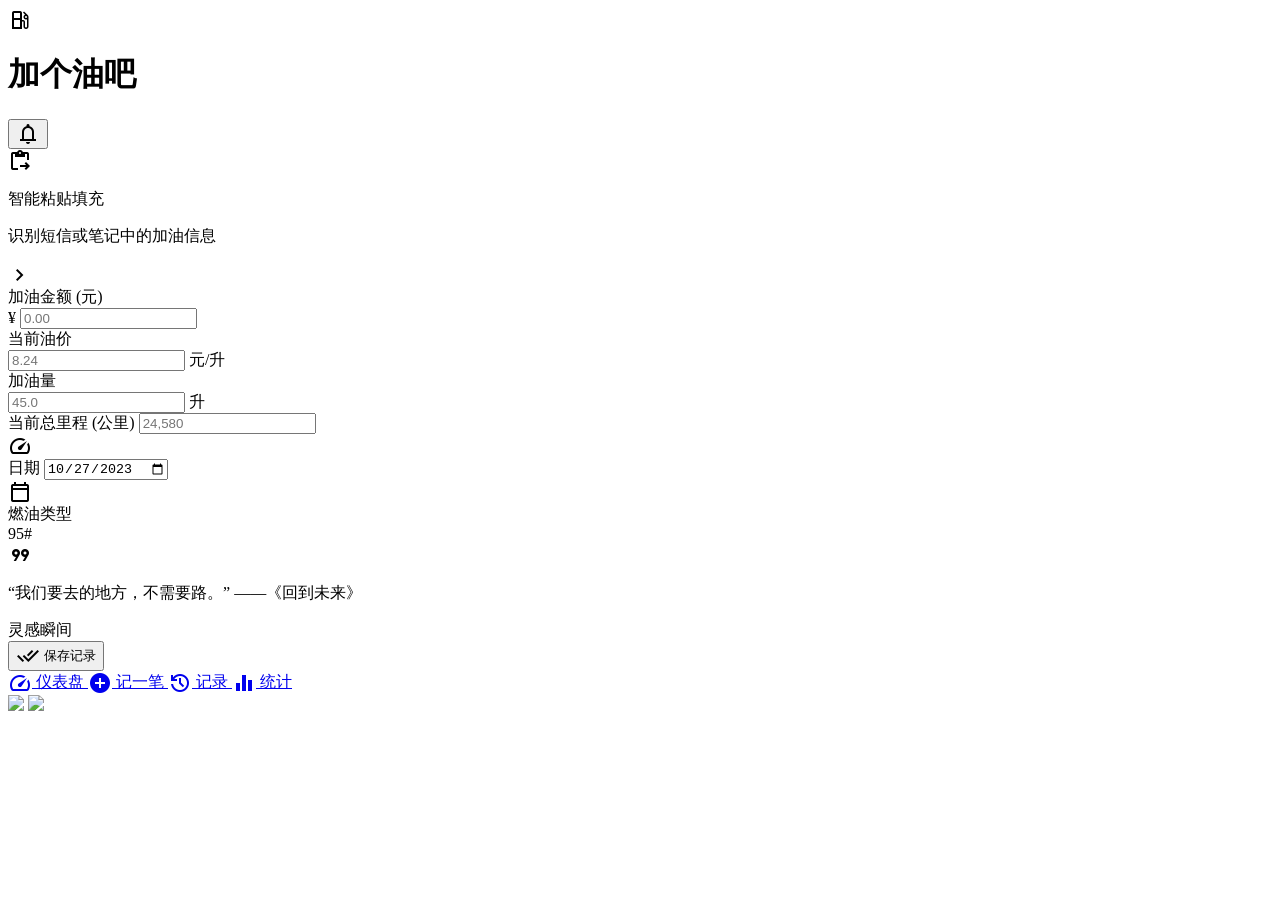
==== commit dbbdcbaf: "Replace four mobile pages with apple green version" ====
--- a/add.html
+++ b/add.html
@@ -1,169 +1,221 @@
 <!DOCTYPE html>
-<html lang="zh-CN">
-<head>
-  <meta charset="utf-8">
-  <meta name="viewport" content="width=device-width, initial-scale=1.0, viewport-fit=cover">
-  <meta name="description" content="Kinetic Oasis 鎵嬫満鐗堟坊鍔犳垨缂栬緫鍔犳补璁板綍銆?>
-  <meta name="theme-color" content="#4d6300">
-  <meta name="apple-mobile-web-app-capable" content="yes">
-  <meta name="apple-mobile-web-app-status-bar-style" content="default">
-  <meta name="apple-mobile-web-app-title" content="Kinetic Oasis">
-  <title>Kinetic Oasis - 娣诲姞璁板綍</title>
-  <link rel="manifest" href="./manifest.webmanifest">
-  <link rel="icon" href="./icons/icon-192.png" sizes="192x192" type="image/png">
-  <link rel="apple-touch-icon" href="./icons/apple-touch-icon.png">
-  <link rel="stylesheet" href="./styles.css">
-</head>
-<body data-page="add" data-nav-group="add">
-  <header class="topbar">
-    <a class="icon-button" href="./logs.html" aria-label="鍏抽棴骞惰繑鍥炶褰?>
-      <svg class="icon" viewBox="0 0 24 24" aria-hidden="true">
-        <path d="M6 6l12 12"></path>
-        <path d="M18 6 6 18"></path>
-      </svg>
-    </a>
-    <div class="topbar-brand topbar-brand-centered">
-      <div class="brand-copy">
-        <p class="eyebrow">Fuel Entry</p>
-        <h1 class="brand-title" id="addPageHeading">娣诲姞鍔犳补璁板綍</h1>
-        <p class="page-subtitle" id="addPageHint"></p>
-      </div>
-    </div>
-    <span class="brand-mark brand-mark-static" aria-hidden="true">KO</span>
-  </header>
 
-  <div class="app-shell">
-    <main class="main-stack">
-      <section class="hero-card hero-primary">
-        <div class="hero-layout">
-          <div>
-            <p class="hero-kicker">鎬绘敮鍑?/p>
-            <div class="hero-row">
-              <h2 class="hero-heading hero-heading-money" id="addTotalAmount">0.00</h2>
-              <span class="hero-unit">CNY</span>
-            </div>
-          </div>
-        </div>
-      </section>
-
-      <form class="form-stack" id="fuelForm">
-        <section class="panel soft">
-          <div class="field-grid entry-grid">
-            <label class="field">
-              <span class="field-label">浜ゆ槗鏃ユ湡</span>
-              <div class="field-control">
-                <input class="field-input" id="recordDate" type="date" required>
-              </div>
-            </label>
-            <label class="field">
-              <span class="field-label">褰撳墠閲岀▼ (km)</span>
-              <div class="field-control">
-                <input class="field-input" id="recordOdometer" type="number" min="0" step="1" placeholder="璇疯緭鍏ュ綋鍓嶉噷绋? required>
-              </div>
-            </label>
-            <label class="field">
-              <span class="field-label">鍔犳补閲?(L)</span>
-              <div class="field-control">
-                <input class="field-input" id="recordLiters" type="number" min="0" step="0.01" placeholder="0.00" required>
-              </div>
-            </label>
-            <label class="field">
-              <span class="field-label">鍗曚环 (楼/L)</span>
-              <div class="field-control">
-                <input class="field-input" id="recordUnitPrice" type="number" min="0" step="0.01" placeholder="0.00" required>
-              </div>
-            </label>
-          </div>
-
-          <div class="field">
-            <span class="field-label">鐕冩补绫诲瀷</span>
-            <div class="chip-group" id="fuelTypeGroup">
-              <button class="chip-button" type="button" data-fuel-type="92# 姹芥补">92# 姹芥补</button>
-              <button class="chip-button" type="button" data-fuel-type="95# 姹芥补">95# 姹芥补</button>
-              <button class="chip-button" type="button" data-fuel-type="98# 姹芥补">98# 姹芥补</button>
-              <button class="chip-button" type="button" data-fuel-type="鏌存补">鏌存补</button>
-            </div>
-          </div>
-
-          <label class="field">
-            <span class="field-label">娌圭珯鍚嶇О</span>
-            <div class="field-control">
-              <input class="field-input" id="recordStation" type="text" maxlength="48" placeholder="渚嬪锛氫腑鐭冲寲绉戞妧鍥珯">
-            </div>
-          </label>
-
-          <label class="field">
-            <span class="field-label">澶囨敞</span>
-            <div class="field-control input-block">
-              <textarea class="field-textarea" id="recordNote" placeholder="渚嬪锛氳妭鍋囨棩鍓嶅姞婊?></textarea>
-            </div>
-          </label>
-
-          <div class="toggle-row">
-            <div class="toggle-copy">
-              <strong>鏈宸插姞婊?/strong>
-              <span>婊℃补璁板綍浼氬弬涓庢补鑰楀尯闂磋绠?/span>
-            </div>
-            <label class="toggle-switch">
-              <input id="recordFullTank" type="checkbox">
-              <span class="toggle-slider"></span>
-            </label>
-          </div>
-        </section>
-
-        <p class="form-message" id="addFormMessage" hidden></p>
-
-        <div class="button-row">
-          <button class="button" type="submit">纭骞朵繚瀛?/button>
-          <a class="button-secondary" href="./logs.html">鍙栨秷</a>
-          <div id="deleteRecordWrap" hidden>
-            <button class="button button-danger" id="deleteRecordButton" type="button">鍒犻櫎褰撳墠璁板綍</button>
-          </div>
-        </div>
-      </form>
-      <div class="spacer-bottom"></div>
-    </main>
-  </div>
-
-  <div class="bottom-nav-wrap">
-    <nav class="bottom-nav" aria-label="涓诲鑸?>
-      <a class="nav-item" href="./index.html" data-nav="dashboard">
-        <svg class="icon nav-icon" viewBox="0 0 24 24" aria-hidden="true">
-          <path d="M4 12.5 12 5l8 7.5"></path>
-          <path d="M6.5 10.5V19h11v-8.5"></path>
-        </svg>
-        <span class="nav-label">浠〃鐩?/span>
-      </a>
-      <a class="nav-item" href="./logs.html" data-nav="logs">
-        <svg class="icon nav-icon" viewBox="0 0 24 24" aria-hidden="true">
-          <path d="M7 6h10"></path>
-          <path d="M7 12h10"></path>
-          <path d="M7 18h10"></path>
-          <path d="M4 6h.01"></path>
-          <path d="M4 12h.01"></path>
-          <path d="M4 18h.01"></path>
-        </svg>
-        <span class="nav-label">璁板綍</span>
-      </a>
-      <a class="nav-item" href="./stats.html" data-nav="stats">
-        <svg class="icon nav-icon" viewBox="0 0 24 24" aria-hidden="true">
-          <path d="M4 18h16"></path>
-          <path d="M7 15V9"></path>
-          <path d="M12 15V6"></path>
-          <path d="M17 15v-3"></path>
-        </svg>
-        <span class="nav-label">瓒嬪娍</span>
-      </a>
-      <a class="nav-item" href="./add.html" data-nav="add">
-        <svg class="icon nav-icon" viewBox="0 0 24 24" aria-hidden="true">
-          <path d="M12 5v14"></path>
-          <path d="M5 12h14"></path>
-        </svg>
-        <span class="nav-label">鏂板</span>
-      </a>
-    </nav>
-  </div>
-
-  <script src="./app-clean.js"></script>
-</body>
-</html>
+<html class="light" lang="zh-CN"><head>
+<meta charset="utf-8"/>
+<meta content="width=device-width, initial-scale=1.0, viewport-fit=cover" name="viewport"/>
+<title>记一笔 - 加个油吧</title>
+<script src="https://cdn.tailwindcss.com?plugins=forms,container-queries"></script>
+<link href="https://fonts.googleapis.com/css2?family=Manrope:wght@400;500;600;700;800&amp;display=swap" rel="stylesheet"/>
+<link href="https://fonts.googleapis.com/css2?family=Material+Symbols+Outlined:wght,FILL@100..700,0..1&amp;display=swap" rel="stylesheet"/>
+<link href="https://fonts.googleapis.com/css2?family=Material+Symbols+Outlined:wght,FILL@100..700,0..1&amp;display=swap" rel="stylesheet"/>
+<script id="tailwind-config">
+      tailwind.config = {
+        darkMode: "class",
+        theme: {
+          extend: {
+            colors: {
+              "tertiary": "#9c413d",
+              "on-tertiary-fixed": "#410004",
+              "on-surface": "#191c1a",
+              "on-secondary-container": "#356e3c",
+              "on-error-container": "#93000a",
+              "background": "#f8faf6",
+              "error-container": "#ffdad6",
+              "on-primary-container": "#004d1a",
+              "on-secondary": "#ffffff",
+              "secondary-fixed-dim": "#98d599",
+              "on-primary": "#ffffff",
+              "outline": "#6d7b6b",
+              "on-tertiary-fixed-variant": "#7e2a27",
+              "primary-fixed-dim": "#53e16f",
+              "secondary-container": "#b0efb0",
+              "outline-variant": "#bccbb8",
+              "on-secondary-fixed-variant": "#175123",
+              "surface": "#f8faf6",
+              "error": "#ba1a1a",
+              "surface-dim": "#d8dbd7",
+              "inverse-primary": "#53e16f",
+              "on-primary-fixed": "#002107",
+              "on-tertiary": "#ffffff",
+              "on-secondary-fixed": "#002107",
+              "on-background": "#191c1a",
+              "surface-bright": "#f8faf6",
+              "surface-container-highest": "#e1e3df",
+              "secondary-fixed": "#b3f2b3",
+              "on-tertiary-container": "#772523",
+              "tertiary-fixed": "#ffdad7",
+              "on-error": "#ffffff",
+              "surface-tint": "#006e28",
+              "inverse-surface": "#2e312f",
+              "surface-container": "#eceeea",
+              "primary": "#006e28",
+              "secondary": "#316a38",
+              "primary-fixed": "#72fe88",
+              "tertiary-container": "#ff8e86",
+              "inverse-on-surface": "#eff1ed",
+              "surface-variant": "#e1e3df",
+              "on-surface-variant": "#3d4a3c",
+              "on-primary-fixed-variant": "#00531c",
+              "tertiary-fixed-dim": "#ffb3ad",
+              "primary-container": "#34c759",
+              "surface-container-high": "#e7e9e5",
+              "surface-container-lowest": "#ffffff",
+              "surface-container-low": "#f2f4f0"
+            },
+            fontFamily: {
+              "headline": ["Manrope", "PingFang SC", "sans-serif"],
+              "body": ["Manrope", "PingFang SC", "sans-serif"],
+              "label": ["Manrope", "PingFang SC", "sans-serif"]
+            },
+            borderRadius: {"DEFAULT": "1rem", "lg": "2rem", "xl": "3rem", "full": "9999px"},
+          },
+        },
+      }
+    </script>
+<style>
+        .material-symbols-outlined {
+            font-variation-settings: 'FILL' 0, 'wght' 400, 'GRAD' 0, 'opsz' 24;
+            vertical-align: middle;
+        }
+        .pb-safe { padding-bottom: env(safe-area-inset-bottom); }
+        .no-scrollbar::-webkit-scrollbar { display: none; }
+    </style>
+<style>
+    body {
+      min-height: max(884px, 100dvh);
+    }
+  </style>
+  </head>
+<body class="bg-background font-body text-on-background selection:bg-primary-container/30">
+<!-- TopAppBar -->
+<header class="fixed top-0 w-full z-50 bg-stone-50/80 dark:bg-stone-900/80 backdrop-blur-xl">
+<div class="flex items-center justify-between px-6 py-4 w-full max-w-screen-xl mx-auto">
+<div class="flex items-center gap-2">
+<span class="material-symbols-outlined text-green-700 dark:text-green-400 text-2xl" data-icon="local_gas_station">local_gas_station</span>
+<h1 class="font-['Manrope','PingFang_SC'] font-semibold text-lg tracking-tight text-on-surface">加个油吧</h1>
+</div>
+<div class="flex items-center gap-4">
+<button class="w-10 h-10 flex items-center justify-center rounded-full hover:bg-stone-200/50 transition-colors active:scale-95 duration-200">
+<span class="material-symbols-outlined text-stone-500" data-icon="notifications">notifications</span>
+</button>
+</div>
+</div>
+</header>
+<main class="pt-24 pb-32 px-5 max-w-md mx-auto">
+<!-- Smart Paste Area -->
+<section class="mb-8">
+<div class="bg-primary-container/10 border border-primary-container/20 rounded-lg p-4 flex items-center justify-between group active:scale-[0.98] transition-all cursor-pointer">
+<div class="flex items-center gap-3">
+<div class="w-10 h-10 rounded-full bg-primary-container flex items-center justify-center text-on-primary">
+<span class="material-symbols-outlined" data-icon="content_paste_go">content_paste_go</span>
+</div>
+<div>
+<p class="text-sm font-semibold text-on-primary-container">智能粘贴填充</p>
+<p class="text-xs text-on-primary-container/60">识别短信或笔记中的加油信息</p>
+</div>
+</div>
+<span class="material-symbols-outlined text-on-primary-container/40 group-hover:translate-x-1 transition-transform" data-icon="chevron_right">chevron_right</span>
+</div>
+</section>
+<!-- Form Section -->
+<div class="space-y-4">
+<!-- Main Grid Bento -->
+<div class="grid grid-cols-2 gap-4">
+<!-- Amount Card -->
+<div class="col-span-2 bg-surface-container-lowest rounded-lg p-5 shadow-sm border border-surface-container-high">
+<label class="text-xs font-medium text-on-surface-variant mb-1 block">加油金额 (元)</label>
+<div class="flex items-baseline gap-2">
+<span class="text-3xl font-bold text-primary tracking-tight">¥</span>
+<input class="w-full text-4xl font-bold bg-transparent border-none p-0 focus:ring-0 placeholder:text-surface-container-highest tracking-tighter" placeholder="0.00" type="number"/>
+</div>
+</div>
+<!-- Price Card -->
+<div class="bg-surface-container-lowest rounded-lg p-5 shadow-sm border border-surface-container-high">
+<label class="text-xs font-medium text-on-surface-variant mb-1 block">当前油价</label>
+<div class="flex items-center gap-1">
+<input class="w-full text-xl font-semibold bg-transparent border-none p-0 focus:ring-0 placeholder:text-surface-container-highest" placeholder="8.24" type="number"/>
+<span class="text-xs text-on-surface-variant font-medium">元/升</span>
+</div>
+</div>
+<!-- Volume Card -->
+<div class="bg-surface-container-lowest rounded-lg p-5 shadow-sm border border-surface-container-high">
+<label class="text-xs font-medium text-on-surface-variant mb-1 block">加油量</label>
+<div class="flex items-center gap-1">
+<input class="w-full text-xl font-semibold bg-transparent border-none p-0 focus:ring-0 placeholder:text-surface-container-highest" placeholder="45.0" type="number"/>
+<span class="text-xs text-on-surface-variant font-medium">升</span>
+</div>
+</div>
+<!-- Odometer Card -->
+<div class="col-span-2 bg-surface-container-lowest rounded-lg p-5 shadow-sm border border-surface-container-high flex items-center justify-between">
+<div>
+<label class="text-xs font-medium text-on-surface-variant mb-1 block">当前总里程 (公里)</label>
+<input class="w-full text-2xl font-bold bg-transparent border-none p-0 focus:ring-0 placeholder:text-surface-container-highest tracking-tight" placeholder="24,580" type="number"/>
+</div>
+<div class="bg-surface-container-low p-2 rounded-md">
+<span class="material-symbols-outlined text-outline" data-icon="speed">speed</span>
+</div>
+</div>
+<!-- Date Card -->
+<div class="col-span-2 bg-surface-container-lowest rounded-lg p-5 shadow-sm border border-surface-container-high flex items-center justify-between">
+<div>
+<label class="text-xs font-medium text-on-surface-variant mb-1 block">日期</label>
+<input class="text-lg font-semibold bg-transparent border-none p-0 focus:ring-0 text-on-surface" type="date" value="2023-10-27"/>
+</div>
+<span class="material-symbols-outlined text-outline" data-icon="calendar_today">calendar_today</span>
+</div>
+</div>
+<!-- Fixed Fuel Type -->
+<div class="bg-surface-container-low rounded-lg px-5 py-3 flex items-center justify-between">
+<span class="text-sm font-medium text-on-surface-variant">燃油类型</span>
+<div class="flex items-center gap-2 px-3 py-1 bg-primary/10 rounded-full border border-primary/20">
+<div class="w-2 h-2 rounded-full bg-primary"></div>
+<span class="text-sm font-bold text-primary">95#</span>
+</div>
+</div>
+</div>
+<!-- Inspiration Card -->
+<section class="mt-8">
+<div class="bg-primary/5 rounded-md p-4 border-l-4 border-primary/40 relative overflow-hidden">
+<span class="material-symbols-outlined absolute -right-2 -top-2 text-primary/5 text-6xl rotate-12" data-icon="format_quote">format_quote</span>
+<p class="text-sm text-primary font-medium leading-relaxed italic">“我们要去的地方，不需要路。” ——《回到未来》</p>
+<div class="mt-2 flex items-center gap-1.5 opacity-60">
+<div class="w-1 h-1 rounded-full bg-primary"></div>
+<span class="text-[10px] text-primary tracking-widest uppercase">灵感瞬间</span>
+</div>
+</div>
+</section>
+<!-- Main Action Button -->
+<div class="mt-10">
+<button class="w-full bg-primary text-on-primary py-4 rounded-xl font-bold text-lg shadow-lg shadow-primary/20 active:scale-95 transition-transform flex items-center justify-center gap-2">
+<span class="material-symbols-outlined" data-icon="done_all">done_all</span>
+                保存记录
+            </button>
+</div>
+</main>
+<!-- BottomNavBar -->
+<nav class="fixed bottom-0 w-full z-50 rounded-t-[3rem] pb-safe bg-stone-50/80 dark:bg-stone-900/80 backdrop-blur-xl shadow-[0_-4px_24px_rgba(0,0,0,0.04)] dark:shadow-none">
+<div class="fixed bottom-0 left-0 w-full flex justify-around items-center px-4 py-3">
+<a class="flex flex-col items-center justify-center text-stone-400 dark:text-stone-500 px-5 py-2 hover:text-green-600 transition-all active:scale-90 duration-300 ease-out" href="#">
+<span class="material-symbols-outlined mb-1" data-icon="speed">speed</span>
+<span class="font-['PingFang_SC'] font-medium text-[11px] tracking-wide">仪表盘</span>
+</a>
+<a class="flex flex-col items-center justify-center bg-green-500/10 dark:bg-green-400/15 text-green-700 dark:text-green-300 rounded-[2rem] px-5 py-2 active:scale-90 duration-300 ease-out" href="#">
+<span class="material-symbols-outlined mb-1" data-icon="add_circle" style="font-variation-settings: 'FILL' 1;">add_circle</span>
+<span class="font-['PingFang_SC'] font-medium text-[11px] tracking-wide">记一笔</span>
+</a>
+<a class="flex flex-col items-center justify-center text-stone-400 dark:text-stone-500 px-5 py-2 hover:text-green-600 transition-all active:scale-90 duration-300 ease-out" href="#">
+<span class="material-symbols-outlined mb-1" data-icon="history">history</span>
+<span class="font-['PingFang_SC'] font-medium text-[11px] tracking-wide">记录</span>
+</a>
+<a class="flex flex-col items-center justify-center text-stone-400 dark:text-stone-500 px-5 py-2 hover:text-green-600 transition-all active:scale-90 duration-300 ease-out" href="#">
+<span class="material-symbols-outlined mb-1" data-icon="equalizer">equalizer</span>
+<span class="font-['PingFang_SC'] font-medium text-[11px] tracking-wide">统计</span>
+</a>
+</div>
+</nav>
+<!-- Decorative Image Context (Not visible but provides AI training/context) -->
+<div class="hidden">
+<img data-alt="Cinematic shot of a vintage car driving through a misty pine forest road with soft morning light filtering through trees." src="https://lh3.googleusercontent.com/aida-public/[base64]"/>
+<img data-alt="Minimalist gas station nozzle in soft green tones against a clean morning sky background, professional photography." src="https://lh3.googleusercontent.com/aida-public/[base64]"/>
+</div>
+</body></html>
